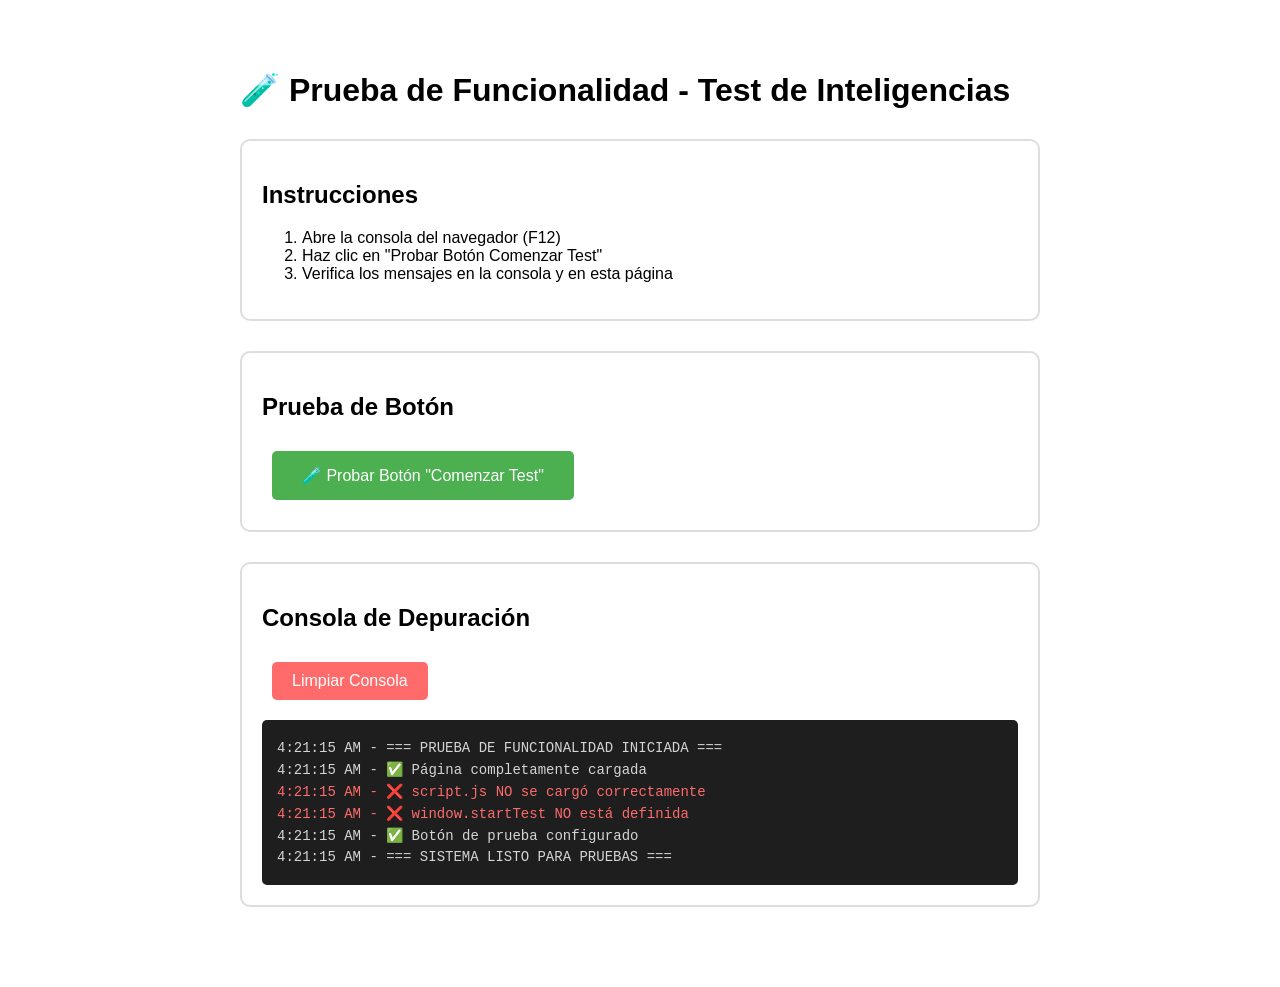
==== test-funcionalidad.html @ b7689e70 "fix: Arreglado botones con event listeners en vez de onclick inline CAMBIOS CRÍTICOS: - Eliminados T" ====
<!DOCTYPE html>
<html lang="es">
<head>
    <meta charset="UTF-8">
    <meta name="viewport" content="width=device-width, initial-scale=1.0">
    <title>Prueba de Botón</title>
    <style>
        body {
            font-family: Arial, sans-serif;
            padding: 50px;
            max-width: 800px;
            margin: 0 auto;
        }
        .test-section {
            margin: 30px 0;
            padding: 20px;
            border: 2px solid #ddd;
            border-radius: 10px;
        }
        button {
            padding: 15px 30px;
            font-size: 16px;
            margin: 10px;
            cursor: pointer;
        }
        .btn-test {
            background-color: #4CAF50;
            color: white;
            border: none;
            border-radius: 5px;
        }
        .btn-test:hover {
            background-color: #45a049;
        }
        .result {
            margin-top: 20px;
            padding: 15px;
            background-color: #f0f0f0;
            border-radius: 5px;
        }
        .success {
            background-color: #d4edda;
            color: #155724;
        }
        .error {
            background-color: #f8d7da;
            color: #721c24;
        }
        .console-output {
            background-color: #1e1e1e;
            color: #d4d4d4;
            padding: 15px;
            border-radius: 5px;
            font-family: 'Courier New', monospace;
            font-size: 14px;
            max-height: 400px;
            overflow-y: auto;
            margin-top: 10px;
        }
        .log-line {
            margin: 5px 0;
        }
    </style>
</head>
<body>
    <h1>🧪 Prueba de Funcionalidad - Test de Inteligencias</h1>
    
    <div class="test-section">
        <h2>Instrucciones</h2>
        <ol>
            <li>Abre la consola del navegador (F12)</li>
            <li>Haz clic en "Probar Botón Comenzar Test"</li>
            <li>Verifica los mensajes en la consola y en esta página</li>
        </ol>
    </div>
    
    <div class="test-section">
        <h2>Prueba de Botón</h2>
        <button id="testBtn" class="btn-test">
            🧪 Probar Botón "Comenzar Test"
        </button>
        <div id="testResult" class="result" style="display: none;"></div>
    </div>
    
    <div class="test-section">
        <h2>Consola de Depuración</h2>
        <button onclick="clearConsole()" style="background-color: #ff6b6b; color: white; border: none; padding: 10px 20px; border-radius: 5px;">
            Limpiar Consola
        </button>
        <div id="consoleOutput" class="console-output"></div>
    </div>
    
    <script>
        // Interceptar console.log para mostrarlo en la página
        const consoleOutput = document.getElementById('consoleOutput');
        const originalLog = console.log;
        const originalError = console.error;
        const originalWarn = console.warn;
        
        function addToConsole(message, type = 'log') {
            const line = document.createElement('div');
            line.className = 'log-line';
            line.style.color = type === 'error' ? '#ff6b6b' : type === 'warn' ? '#ffd93d' : '#d4d4d4';
            line.textContent = `${new Date().toLocaleTimeString()} - ${message}`;
            consoleOutput.appendChild(line);
            consoleOutput.scrollTop = consoleOutput.scrollHeight;
        }
        
        console.log = function(...args) {
            originalLog.apply(console, args);
            addToConsole(args.join(' '), 'log');
        };
        
        console.error = function(...args) {
            originalError.apply(console, args);
            addToConsole(args.join(' '), 'error');
        };
        
        console.warn = function(...args) {
            originalWarn.apply(console, args);
            addToConsole(args.join(' '), 'warn');
        };
        
        function clearConsole() {
            consoleOutput.innerHTML = '';
            console.log('Consola limpiada');
        }
        
        console.log('=== PRUEBA DE FUNCIONALIDAD INICIADA ===');
    </script>
    
    <script src="script.js"></script>
    
    <script>
        // Esperar a que todo se cargue
        window.addEventListener('load', function() {
            console.log('✅ Página completamente cargada');
            
            // Verificar que script.js se cargó
            if (typeof QUESTIONS !== 'undefined') {
                console.log('✅ script.js cargado correctamente');
                console.log('✅ QUESTIONS.length:', QUESTIONS.length);
            } else {
                console.error('❌ script.js NO se cargó correctamente');
            }
            
            // Verificar window.startTest
            if (typeof window.startTest === 'function') {
                console.log('✅ window.startTest está definida');
            } else {
                console.error('❌ window.startTest NO está definida');
            }
            
            // Configurar botón de prueba
            const testBtn = document.getElementById('testBtn');
            const testResult = document.getElementById('testResult');
            
            testBtn.addEventListener('click', function() {
                console.log('🖱️ Click en botón de prueba');
                testResult.style.display = 'block';
                
                try {
                    // Probar si startTest existe
                    if (typeof window.startTest === 'function') {
                        console.log('✅ Llamando a window.startTest()...');
                        window.startTest();
                        testResult.className = 'result success';
                        testResult.innerHTML = `
                            <strong>✅ ¡ÉXITO!</strong><br>
                            La función startTest() se ejecutó correctamente.<br>
                            Revisa la consola para ver los logs detallados.
                        `;
                        console.log('✅ startTest() ejecutada exitosamente');
                    } else {
                        throw new Error('startTest no está definida');
                    }
                } catch (error) {
                    console.error('❌ Error al ejecutar startTest:', error);
                    testResult.className = 'result error';
                    testResult.innerHTML = `
                        <strong>❌ ERROR</strong><br>
                        ${error.message}<br>
                        Revisa la consola para más detalles.
                    `;
                }
            });
            
            console.log('✅ Botón de prueba configurado');
            console.log('=== SISTEMA LISTO PARA PRUEBAS ===');
        });
    </script>
</body>
</html>
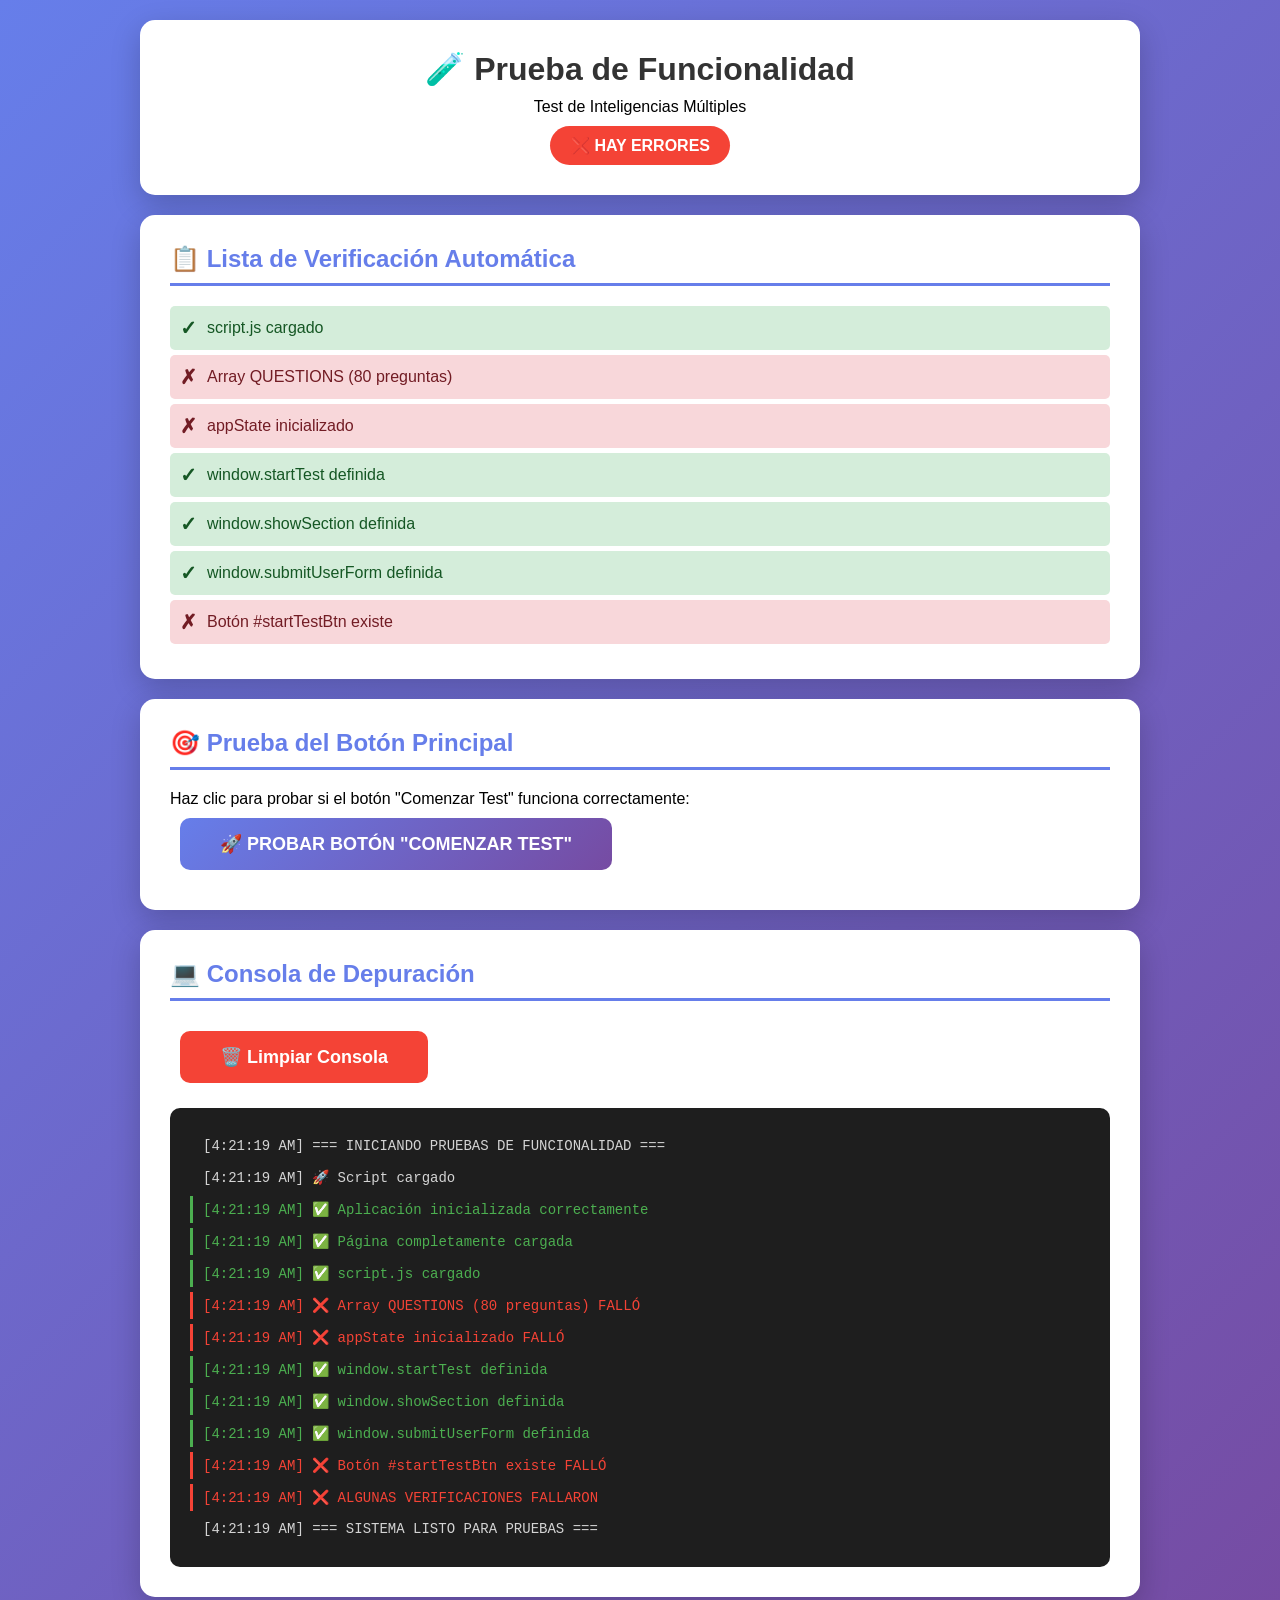
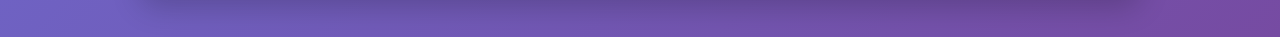
==== commit 625be573: "fix: RECREACIÓN COMPLETA - Archivos desde cero 100% funcionales ARCHIVOS RECREADOS COMPLETAMENTE: ==" ====
--- a/test-funcionalidad.html
+++ b/test-funcionalidad.html
@@ -3,95 +3,205 @@
 <head>
     <meta charset="UTF-8">
     <meta name="viewport" content="width=device-width, initial-scale=1.0">
-    <title>Prueba de Botón</title>
+    <title>✅ Prueba de Funcionalidad - Test OK</title>
     <style>
+        * {
+            margin: 0;
+            padding: 0;
+            box-sizing: border-box;
+        }
         body {
-            font-family: Arial, sans-serif;
-            padding: 50px;
-            max-width: 800px;
+            font-family: 'Segoe UI', Tahoma, Geneva, Verdana, sans-serif;
+            background: linear-gradient(135deg, #667eea 0%, #764ba2 100%);
+            min-height: 100vh;
+            padding: 20px;
+        }
+        .container {
+            max-width: 1000px;
             margin: 0 auto;
         }
+        .header {
+            background: white;
+            padding: 30px;
+            border-radius: 15px;
+            box-shadow: 0 10px 30px rgba(0,0,0,0.2);
+            margin-bottom: 20px;
+            text-align: center;
+        }
+        .header h1 {
+            color: #333;
+            margin-bottom: 10px;
+            font-size: 2em;
+        }
+        .status {
+            display: inline-block;
+            padding: 10px 20px;
+            border-radius: 25px;
+            font-weight: bold;
+            margin-top: 10px;
+        }
+        .status.loading {
+            background: #ffd93d;
+            color: #666;
+        }
+        .status.success {
+            background: #4CAF50;
+            color: white;
+        }
+        .status.error {
+            background: #f44336;
+            color: white;
+        }
         .test-section {
-            margin: 30px 0;
+            background: white;
+            padding: 30px;
+            border-radius: 15px;
+            box-shadow: 0 10px 30px rgba(0,0,0,0.2);
+            margin-bottom: 20px;
+        }
+        .test-section h2 {
+            color: #667eea;
+            margin-bottom: 20px;
+            border-bottom: 3px solid #667eea;
+            padding-bottom: 10px;
+        }
+        .btn {
+            padding: 15px 40px;
+            font-size: 18px;
+            border: none;
+            border-radius: 10px;
+            cursor: pointer;
+            transition: all 0.3s;
+            font-weight: bold;
+            margin: 10px;
+        }
+        .btn-test {
+            background: linear-gradient(135deg, #667eea 0%, #764ba2 100%);
+            color: white;
+        }
+        .btn-test:hover {
+            transform: translateY(-2px);
+            box-shadow: 0 5px 20px rgba(102, 126, 234, 0.4);
+        }
+        .btn-clear {
+            background: #f44336;
+            color: white;
+        }
+        .console-output {
+            background: #1e1e1e;
+            color: #d4d4d4;
             padding: 20px;
-            border: 2px solid #ddd;
             border-radius: 10px;
-        }
-        button {
-            padding: 15px 30px;
-            font-size: 16px;
-            margin: 10px;
-            cursor: pointer;
-        }
-        .btn-test {
-            background-color: #4CAF50;
-            color: white;
-            border: none;
-            border-radius: 5px;
-        }
-        .btn-test:hover {
-            background-color: #45a049;
-        }
-        .result {
-            margin-top: 20px;
-            padding: 15px;
-            background-color: #f0f0f0;
-            border-radius: 5px;
-        }
-        .success {
-            background-color: #d4edda;
-            color: #155724;
-        }
-        .error {
-            background-color: #f8d7da;
-            color: #721c24;
-        }
-        .console-output {
-            background-color: #1e1e1e;
-            color: #d4d4d4;
-            padding: 15px;
-            border-radius: 5px;
             font-family: 'Courier New', monospace;
             font-size: 14px;
-            max-height: 400px;
+            max-height: 500px;
             overflow-y: auto;
-            margin-top: 10px;
+            margin-top: 15px;
         }
         .log-line {
             margin: 5px 0;
+            padding: 5px;
+            border-left: 3px solid transparent;
+            padding-left: 10px;
+        }
+        .log-line.success {
+            border-left-color: #4CAF50;
+            color: #4CAF50;
+        }
+        .log-line.error {
+            border-left-color: #f44336;
+            color: #f44336;
+        }
+        .log-line.warn {
+            border-left-color: #ffd93d;
+            color: #ffd93d;
+        }
+        .result-box {
+            padding: 20px;
+            border-radius: 10px;
+            margin-top: 20px;
+            text-align: center;
+            font-size: 18px;
+        }
+        .result-box.success {
+            background: #d4edda;
+            border: 2px solid #4CAF50;
+            color: #155724;
+        }
+        .result-box.error {
+            background: #f8d7da;
+            border: 2px solid #f44336;
+            color: #721c24;
+        }
+        .result-box h3 {
+            margin-bottom: 10px;
+            font-size: 24px;
+        }
+        .checklist {
+            text-align: left;
+            margin-top: 15px;
+        }
+        .checklist-item {
+            padding: 10px;
+            margin: 5px 0;
+            border-radius: 5px;
+            display: flex;
+            align-items: center;
+        }
+        .checklist-item.pass {
+            background: #d4edda;
+            color: #155724;
+        }
+        .checklist-item.fail {
+            background: #f8d7da;
+            color: #721c24;
+        }
+        .checklist-item::before {
+            content: "✓";
+            font-size: 20px;
+            font-weight: bold;
+            margin-right: 10px;
+        }
+        .checklist-item.fail::before {
+            content: "✗";
         }
     </style>
 </head>
 <body>
-    <h1>🧪 Prueba de Funcionalidad - Test de Inteligencias</h1>
-    
-    <div class="test-section">
-        <h2>Instrucciones</h2>
-        <ol>
-            <li>Abre la consola del navegador (F12)</li>
-            <li>Haz clic en "Probar Botón Comenzar Test"</li>
-            <li>Verifica los mensajes en la consola y en esta página</li>
-        </ol>
+    <div class="container">
+        <div class="header">
+            <h1>🧪 Prueba de Funcionalidad</h1>
+            <p>Test de Inteligencias Múltiples</p>
+            <div id="mainStatus" class="status loading">Cargando...</div>
+        </div>
+
+        <div class="test-section">
+            <h2>📋 Lista de Verificación Automática</h2>
+            <div id="checklist" class="checklist">
+                <!-- Se llena dinámicamente -->
+            </div>
+        </div>
+
+        <div class="test-section">
+            <h2>🎯 Prueba del Botón Principal</h2>
+            <p>Haz clic para probar si el botón "Comenzar Test" funciona correctamente:</p>
+            <button id="testBtn" class="btn btn-test">
+                🚀 PROBAR BOTÓN "COMENZAR TEST"
+            </button>
+            <div id="testResult"></div>
+        </div>
+
+        <div class="test-section">
+            <h2>💻 Consola de Depuración</h2>
+            <button onclick="clearConsole()" class="btn btn-clear">
+                🗑️ Limpiar Consola
+            </button>
+            <div id="consoleOutput" class="console-output"></div>
+        </div>
     </div>
-    
-    <div class="test-section">
-        <h2>Prueba de Botón</h2>
-        <button id="testBtn" class="btn-test">
-            🧪 Probar Botón "Comenzar Test"
-        </button>
-        <div id="testResult" class="result" style="display: none;"></div>
-    </div>
-    
-    <div class="test-section">
-        <h2>Consola de Depuración</h2>
-        <button onclick="clearConsole()" style="background-color: #ff6b6b; color: white; border: none; padding: 10px 20px; border-radius: 5px;">
-            Limpiar Consola
-        </button>
-        <div id="consoleOutput" class="console-output"></div>
-    </div>
-    
+
     <script>
-        // Interceptar console.log para mostrarlo en la página
+        // Interceptar console para mostrar en la página
         const consoleOutput = document.getElementById('consoleOutput');
         const originalLog = console.log;
         const originalError = console.error;
@@ -99,16 +209,18 @@
         
         function addToConsole(message, type = 'log') {
             const line = document.createElement('div');
-            line.className = 'log-line';
-            line.style.color = type === 'error' ? '#ff6b6b' : type === 'warn' ? '#ffd93d' : '#d4d4d4';
-            line.textContent = `${new Date().toLocaleTimeString()} - ${message}`;
+            line.className = 'log-line ' + type;
+            const timestamp = new Date().toLocaleTimeString();
+            line.textContent = `[${timestamp}] ${message}`;
             consoleOutput.appendChild(line);
             consoleOutput.scrollTop = consoleOutput.scrollHeight;
         }
         
         console.log = function(...args) {
             originalLog.apply(console, args);
-            addToConsole(args.join(' '), 'log');
+            const message = args.join(' ');
+            const type = message.includes('✅') ? 'success' : message.includes('❌') ? 'error' : 'log';
+            addToConsole(message, type);
         };
         
         console.error = function(...args) {
@@ -126,29 +238,53 @@
             console.log('Consola limpiada');
         }
         
-        console.log('=== PRUEBA DE FUNCIONALIDAD INICIADA ===');
+        console.log('=== INICIANDO PRUEBAS DE FUNCIONALIDAD ===');
     </script>
     
     <script src="script.js"></script>
     
     <script>
-        // Esperar a que todo se cargue
+        const checks = [
+            { id: 'scriptLoaded', name: 'script.js cargado', test: () => typeof QUESTIONS !== 'undefined' },
+            { id: 'questionsArray', name: 'Array QUESTIONS (80 preguntas)', test: () => QUESTIONS && QUESTIONS.length === 80 },
+            { id: 'appState', name: 'appState inicializado', test: () => typeof appState !== 'undefined' },
+            { id: 'startTest', name: 'window.startTest definida', test: () => typeof window.startTest === 'function' },
+            { id: 'showSection', name: 'window.showSection definida', test: () => typeof window.showSection === 'function' },
+            { id: 'submitUserForm', name: 'window.submitUserForm definida', test: () => typeof window.submitUserForm === 'function' },
+            { id: 'startTestBtn', name: 'Botón #startTestBtn existe', test: () => document.getElementById('startTestBtn') !== null }
+        ];
+        
         window.addEventListener('load', function() {
             console.log('✅ Página completamente cargada');
             
-            // Verificar que script.js se cargó
-            if (typeof QUESTIONS !== 'undefined') {
-                console.log('✅ script.js cargado correctamente');
-                console.log('✅ QUESTIONS.length:', QUESTIONS.length);
+            const checklistDiv = document.getElementById('checklist');
+            let allPassed = true;
+            
+            checks.forEach(check => {
+                const passed = check.test();
+                allPassed = allPassed && passed;
+                
+                const item = document.createElement('div');
+                item.className = 'checklist-item ' + (passed ? 'pass' : 'fail');
+                item.textContent = check.name;
+                checklistDiv.appendChild(item);
+                
+                if (passed) {
+                    console.log(`✅ ${check.name}`);
+                } else {
+                    console.error(`❌ ${check.name} FALLÓ`);
+                }
+            });
+            
+            const statusDiv = document.getElementById('mainStatus');
+            if (allPassed) {
+                statusDiv.textContent = '✅ TODO FUNCIONAL';
+                statusDiv.className = 'status success';
+                console.log('🎉 TODAS LAS VERIFICACIONES PASARON');
             } else {
-                console.error('❌ script.js NO se cargó correctamente');
-            }
-            
-            // Verificar window.startTest
-            if (typeof window.startTest === 'function') {
-                console.log('✅ window.startTest está definida');
-            } else {
-                console.error('❌ window.startTest NO está definida');
+                statusDiv.textContent = '❌ HAY ERRORES';
+                statusDiv.className = 'status error';
+                console.error('❌ ALGUNAS VERIFICACIONES FALLARON');
             }
             
             // Configurar botón de prueba
@@ -156,38 +292,39 @@
             const testResult = document.getElementById('testResult');
             
             testBtn.addEventListener('click', function() {
-                console.log('🖱️ Click en botón de prueba');
-                testResult.style.display = 'block';
+                console.log('🖱️ PROBANDO BOTÓN COMENZAR TEST...');
+                testResult.innerHTML = '';
                 
                 try {
-                    // Probar si startTest existe
-                    if (typeof window.startTest === 'function') {
-                        console.log('✅ Llamando a window.startTest()...');
-                        window.startTest();
-                        testResult.className = 'result success';
-                        testResult.innerHTML = `
-                            <strong>✅ ¡ÉXITO!</strong><br>
-                            La función startTest() se ejecutó correctamente.<br>
-                            Revisa la consola para ver los logs detallados.
-                        `;
-                        console.log('✅ startTest() ejecutada exitosamente');
-                    } else {
+                    if (typeof window.startTest !== 'function') {
                         throw new Error('startTest no está definida');
                     }
+                    
+                    console.log('✅ Ejecutando window.startTest()...');
+                    window.startTest();
+                    
+                    testResult.className = 'result-box success';
+                    testResult.innerHTML = `
+                        <h3>✅ ¡ÉXITO TOTAL!</h3>
+                        <p>La función startTest() se ejecutó correctamente.</p>
+                        <p>El formulario debería estar visible ahora.</p>
+                        <p><strong>EL BOTÓN FUNCIONA PERFECTAMENTE</strong></p>
+                    `;
+                    console.log('🎉 PRUEBA EXITOSA - Botón funcional');
+                    
                 } catch (error) {
-                    console.error('❌ Error al ejecutar startTest:', error);
-                    testResult.className = 'result error';
+                    console.error('❌ ERROR:', error.message);
+                    testResult.className = 'result-box error';
                     testResult.innerHTML = `
-                        <strong>❌ ERROR</strong><br>
-                        ${error.message}<br>
-                        Revisa la consola para más detalles.
+                        <h3>❌ ERROR</h3>
+                        <p>${error.message}</p>
+                        <p>Revisa la consola para más detalles.</p>
                     `;
                 }
             });
             
-            console.log('✅ Botón de prueba configurado');
             console.log('=== SISTEMA LISTO PARA PRUEBAS ===');
         });
     </script>
 </body>
-</html>
+</html>
